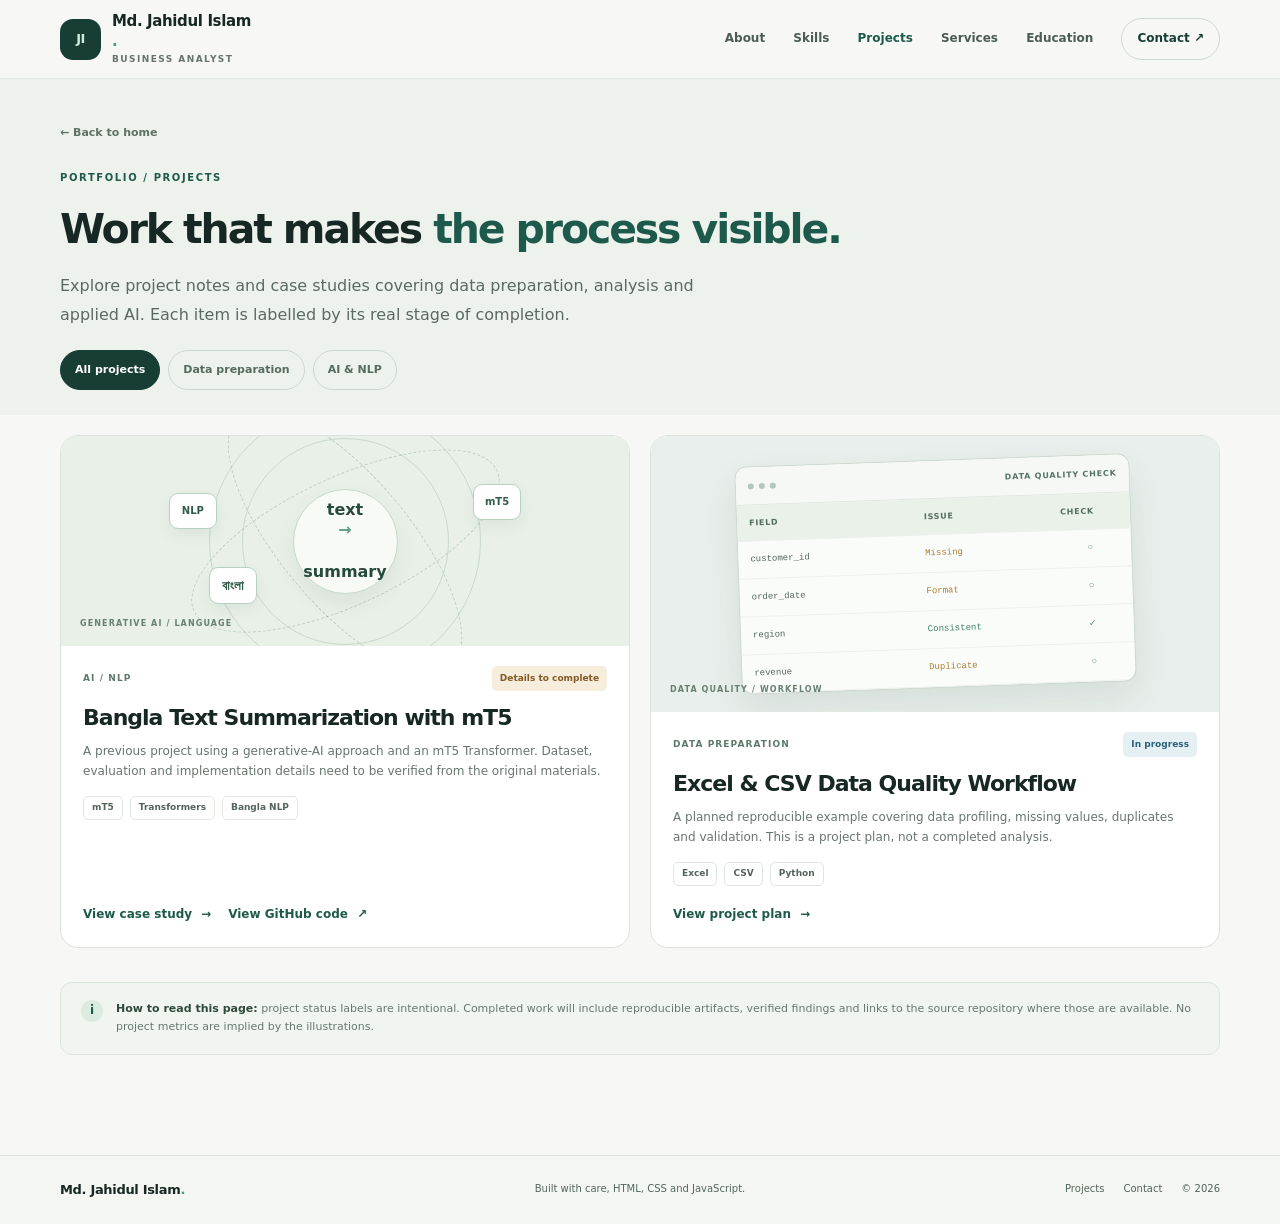
==== projects/index.html @ a286f54f "Deploying a professional Business Analytics portfolio" ====
<!doctype html>
<html lang="en">
<head>
  <meta charset="utf-8"><meta name="viewport" content="width=device-width, initial-scale=1"><meta name="theme-color" content="#f7f8f5">
  <meta name="description" content="Explore business analytics, data preparation, and AI/NLP portfolio projects by Md. Jahidul Islam.">
  <meta property="og:title" content="Projects | Md. Jahidul Islam"><meta property="og:description" content="Project notes, analytical workflows and case studies."><meta property="og:type" content="website">
  <meta property="og:url" content="https://mjahid183e.github.io/">
  <link rel="canonical" href="https://mjahid183e.github.io/">
  <title>Projects | Md. Jahidul Islam</title><link rel="icon" type="image/svg+xml" href="../favicon.svg"><link rel="stylesheet" href="../assets/css/style.css"><script src="../assets/js/main.js" defer></script>
</head>
<body class="projects-index">
  <a class="skip-link" href="#main">Skip to content</a>
  <header class="site-header"><div class="container nav-wrap"><a class="brand" href="../index.html" aria-label="Md. Jahidul Islam home"><span class="brand-mark" aria-hidden="true">JI</span><span class="brand-name">Md. Jahidul Islam<span class="brand-dot">.</span><small>BUSINESS ANALYST</small></span></a><button class="nav-toggle" type="button" aria-expanded="false" aria-controls="primary-nav" data-menu-toggle><span class="sr-only">Toggle navigation</span><span class="menu-lines" aria-hidden="true"></span></button><nav class="site-nav" id="primary-nav" aria-label="Primary navigation" data-menu><a href="../index.html#about">About</a><a href="../index.html#skills">Skills</a><a href="index.html" aria-current="page">Projects</a><a href="../index.html#services">Services</a><a href="../index.html#education">Education</a><a class="nav-contact" href="../index.html#contact">Contact <span aria-hidden="true">↗</span></a></nav></div></header>
  <main id="main">
    <section class="page-hero section-pad"><div class="container"><a class="back-link" href="../index.html">← Back to home</a><p class="eyebrow">PORTFOLIO / PROJECTS</p><h1>Work that makes <span class="text-accent">the process visible.</span></h1><p class="page-lede">Explore project notes and case studies covering data preparation, analysis and applied AI. Each item is labelled by its real stage of completion.</p><div class="filter-row" role="group" aria-label="Filter projects"><button class="filter-button is-active" type="button" data-filter="all" aria-pressed="true">All projects</button><button class="filter-button" type="button" data-filter="data" aria-pressed="false">Data preparation</button><button class="filter-button" type="button" data-filter="ai" aria-pressed="false">AI & NLP</button></div></div></section>
    <section class="section-pad projects-list-section" id="project-results"><div class="container"><div class="project-grid project-grid-list" data-project-list>
      <article class="project-card" data-category="ai"><a class="project-art project-art-nlp" href="bangla-text-summarization.html" aria-label="Open Bangla text summarization case study"><div class="art-orbit orbit-one"></div><div class="art-orbit orbit-two"></div><div class="art-node node-one">NLP</div><div class="art-node node-two">mT5</div><div class="art-node node-three">বাংলা</div><div class="art-center">text<br><span>→</span><br>summary</div><span class="art-caption">GENERATIVE AI / LANGUAGE</span></a><div class="project-card-body"><div class="project-meta"><span class="project-type">AI / NLP</span><span class="project-status status-review">Details to complete</span></div><h2 class="project-title"><a href="bangla-text-summarization.html">Bangla Text Summarization with mT5</a></h2><p>A previous project using a generative-AI approach and an mT5 Transformer. Dataset, evaluation and implementation details need to be verified from the original materials.</p><div class="tag-list"><span>mT5</span><span>Transformers</span><span>Bangla NLP</span></div><div class="project-card-links"><a class="text-link" href="bangla-text-summarization.html">View case study <span aria-hidden="true">→</span></a> <a class="text-link" href="https://github.com/mjahid183e/Bangla-Text-summarization-Model" target="_blank" rel="noopener noreferrer" aria-label="View Bangla Text Summarization source code on GitHub">View GitHub code <span aria-hidden="true">↗</span></a></div></div></article>
      <article class="project-card" data-category="data"><a class="project-art project-art-data" href="excel-csv-data-cleaning.html" aria-label="Open Excel and CSV data quality project plan"><div class="sheet-window"><div class="sheet-head"><span></span><span></span><span></span><i>DATA QUALITY CHECK</i></div><div class="sheet-row sheet-row-head"><span>FIELD</span><span>ISSUE</span><span>CHECK</span></div><div class="sheet-row"><span>customer_id</span><span class="issue">Missing</span><span class="checkmark">○</span></div><div class="sheet-row"><span>order_date</span><span class="issue">Format</span><span class="checkmark">○</span></div><div class="sheet-row"><span>region</span><span class="ok">Consistent</span><span class="checkmark">✓</span></div><div class="sheet-row"><span>revenue</span><span class="issue">Duplicate</span><span class="checkmark">○</span></div></div><span class="art-caption">DATA QUALITY / WORKFLOW</span></a><div class="project-card-body"><div class="project-meta"><span class="project-type">DATA PREPARATION</span><span class="project-status status-progress">In progress</span></div><h2 class="project-title"><a href="excel-csv-data-cleaning.html">Excel & CSV Data Quality Workflow</a></h2><p>A planned reproducible example covering data profiling, missing values, duplicates and validation. This is a project plan, not a completed analysis.</p><div class="tag-list"><span>Excel</span><span>CSV</span><span>Python</span></div><div class="project-card-links"><a class="text-link" href="excel-csv-data-cleaning.html">View project plan <span aria-hidden="true">→</span></a></div></div></article>
    </div><div class="project-note"><span class="note-icon" aria-hidden="true">i</span><p><strong>How to read this page:</strong> project status labels are intentional. Completed work will include reproducible artifacts, verified findings and links to the source repository where those are available. No project metrics are implied by the illustrations.</p></div></div></section>
  </main>
  <footer class="site-footer"><div class="container footer-inner"><a class="footer-brand" href="../index.html">Md. Jahidul Islam<span>.</span></a><p>Built with care, HTML, CSS and JavaScript.</p><div class="footer-right"><a href="index.html">Projects</a><a href="../index.html#contact">Contact</a><span>© <span data-year>2026</span></span></div></div></footer>
</body></html>
---- assets/css/style.css ----
/* Jahidul Islam — Business Analytics Portfolio
   Design system: warm off-white, deep forest/navy, restrained mint accents. */
:root {
  color-scheme: light;
  --paper: #f7f8f5;
  --paper-deep: #edf1ec;
  --surface: #ffffff;
  --ink: #172723;
  --ink-soft: #334640;
  --muted: #66736e;
  --line: #dce3dc;
  --green: #1e5a4b;
  --green-dark: #173d34;
  --mint: #b9dfcf;
  --mint-bright: #ccebdc;
  --lime: #e0e9b2;
  --warning: #835a23;
  --warning-bg: #f6eddc;
  --progress: #2d6178;
  --progress-bg: #e4f0f4;
  --shadow: 0 18px 48px rgba(29, 52, 43, .08);
  --radius-sm: 10px;
  --radius: 18px;
  --radius-lg: 26px;
  --container: 1160px;
  --font: Inter, ui-sans-serif, system-ui, -apple-system, BlinkMacSystemFont, "Segoe UI", sans-serif;
}
* { box-sizing: border-box; }
html { scroll-behavior: smooth; scroll-padding-top: 90px; }
body { margin: 0; background: var(--paper); color: var(--ink); font-family: var(--font); font-size: 16px; line-height: 1.65; -webkit-font-smoothing: antialiased; text-rendering: optimizeLegibility; }
img, svg { max-width: 100%; }
a { color: inherit; text-decoration: none; }
button, input, textarea, select { font: inherit; }
button, a { -webkit-tap-highlight-color: transparent; }
a:focus-visible, button:focus-visible { outline: 3px solid #4d9b84; outline-offset: 4px; border-radius: 4px; }
::selection { color: var(--ink); background: var(--mint-bright); }
.container { width: min(var(--container), calc(100% - 48px)); margin-inline: auto; }
.section-pad { padding-block: 100px; }
.sr-only { position: absolute; width: 1px; height: 1px; padding: 0; margin: -1px; overflow: hidden; clip: rect(0, 0, 0, 0); white-space: nowrap; border: 0; }
.skip-link { position: fixed; z-index: 1000; top: 12px; left: 12px; padding: 10px 14px; transform: translateY(-160%); border-radius: 8px; color: white; background: var(--green-dark); }
.skip-link:focus { transform: translateY(0); }
.site-header { position: sticky; z-index: 100; top: 0; border-bottom: 1px solid rgba(220, 227, 220, .86); background: rgba(247, 248, 245, .92); backdrop-filter: blur(16px); }
.nav-wrap { min-height: 78px; display: flex; align-items: center; justify-content: space-between; gap: 28px; }
.brand { display: inline-flex; align-items: center; gap: 11px; flex-shrink: 0; }
.brand-mark { display: grid; width: 41px; height: 41px; place-items: center; border-radius: 13px; background: var(--green-dark); color: var(--mint-bright); font-size: 13px; font-weight: 800; letter-spacing: -.04em; }
.brand-name { display: flex; flex-direction: column; font-size: 15px; font-weight: 760; line-height: 1.3; letter-spacing: -.025em; }
.brand-dot, .footer-brand span { color: #4a9c83; }
.brand-name small { margin-top: 3px; color: var(--muted); font-size: 9px; font-weight: 750; letter-spacing: .16em; }
.site-nav { display: flex; align-items: center; gap: clamp(15px, 2.2vw, 29px); }
.site-nav > a { color: #4c5b55; font-size: 12px; font-weight: 650; transition: color .18s ease; }
.site-nav > a:hover, .site-nav > a[aria-current="page"] { color: var(--green); }
.site-nav .nav-contact { padding: 10px 15px; border: 1px solid #cbd8cf; border-radius: 999px; color: var(--green-dark); }
.site-nav .nav-contact:hover { background: var(--mint-bright); border-color: var(--mint-bright); }
.nav-toggle { display: none; width: 44px; height: 42px; place-items: center; border: 1px solid var(--line); border-radius: 10px; background: transparent; color: var(--ink); cursor: pointer; }
.menu-lines, .menu-lines::before, .menu-lines::after { display: block; width: 18px; height: 2px; border-radius: 2px; background: currentColor; content: ""; }
.menu-lines { position: relative; }
.menu-lines::before { position: absolute; top: -6px; }
.menu-lines::after { position: absolute; top: 6px; }
.hero { position: relative; overflow: hidden; padding-top: 84px; padding-bottom: 30px; }
.hero::before { position: absolute; top: -250px; left: -180px; width: 620px; height: 620px; border: 1px solid rgba(82, 135, 111, .1); border-radius: 50%; box-shadow: 0 0 0 54px rgba(82, 135, 111, .025), 0 0 0 110px rgba(82, 135, 111, .025); content: ""; pointer-events: none; }
.hero-grid { position: relative; display: grid; grid-template-columns: minmax(0, 1.07fr) minmax(360px, .93fr); align-items: center; gap: clamp(48px, 7vw, 100px); }
.eyebrow { display: flex; align-items: center; gap: 10px; margin: 0 0 21px; color: var(--green); font-size: 10px; font-weight: 800; letter-spacing: .16em; line-height: 1.5; }
.eyebrow-line { width: 26px; height: 1px; background: #66a38d; }
h1, h2, h3, p { margin-top: 0; }
h1, h2, h3 { text-wrap: balance; }
.hero h1 { max-width: 680px; margin-bottom: 23px; font-size: clamp(44px, 5.5vw, 72px); font-weight: 720; letter-spacing: -.065em; line-height: 1.035; }
.text-accent { color: var(--green); }
.text-muted { color: #89958e; }
.hero-lede { max-width: 535px; margin-bottom: 29px; color: #56665f; font-size: clamp(16px, 1.5vw, 18px); line-height: 1.8; }
.hero-actions { display: flex; flex-wrap: wrap; gap: 12px; }
.button { display: inline-flex; min-height: 48px; align-items: center; justify-content: center; gap: 14px; padding: 12px 19px; border: 1px solid transparent; border-radius: 9px; font-size: 12px; font-weight: 750; transition: transform .18s ease, background .18s ease, border-color .18s ease; cursor: pointer; }
.button:hover { transform: translateY(-2px); }
.button-primary { background: var(--green-dark); color: white; }
.button-primary:hover { background: #255f4e; }
.button-secondary { border-color: #ced9d0; background: transparent; color: var(--ink); }
.button-secondary:hover { border-color: #92b5a4; background: #f0f5f0; }
.button-light { background: var(--mint-bright); color: var(--green-dark); }
.button-light:hover { background: #d9f0e4; }
.hero-proof { display: flex; flex-wrap: wrap; gap: 18px; margin-top: 33px; color: #68766f; font-size: 11px; font-weight: 650; }
.hero-proof span { display: inline-flex; align-items: center; gap: 7px; }
.status-dot { width: 6px; height: 6px; border-radius: 50%; background: #559b80; }
.hero-visual { position: relative; min-height: 405px; overflow: hidden; padding: 22px; border: 1px solid #35594d; border-radius: 24px; background: #173d34; color: #f4f8f4; box-shadow: 0 24px 62px rgba(23, 61, 52, .16); }
.hero-visual::before { position: absolute; right: -100px; bottom: -170px; width: 320px; height: 320px; border: 1px solid rgba(185, 223, 207, .15); border-radius: 50%; box-shadow: 0 0 0 36px rgba(185, 223, 207, .035), 0 0 0 76px rgba(185, 223, 207, .035); content: ""; }
.visual-topline, .visual-bottom { position: relative; display: flex; align-items: center; justify-content: space-between; gap: 12px; color: #a2c3b6; font-size: 9px; font-weight: 750; letter-spacing: .12em; }
.visual-live { display: inline-flex; align-items: center; gap: 6px; }
.visual-live span { width: 5px; height: 5px; border-radius: 50%; background: #cbe5a1; }
.visual-title-row { position: relative; display: flex; align-items: end; justify-content: space-between; margin-top: 25px; }
.mini-label { margin-bottom: 9px; color: #a2c3b6; font-size: 9px; font-weight: 750; letter-spacing: .13em; }
.visual-title-row h2 { margin-bottom: 0; color: #f5faf6; font-size: 29px; font-weight: 620; letter-spacing: -.05em; line-height: 1.12; }
.visual-icon { display: grid; width: 38px; height: 38px; place-items: center; border: 1px solid #497365; border-radius: 12px; color: var(--mint-bright); font-size: 20px; }
.chart-card { position: relative; margin-top: 21px; padding: 15px 15px 11px; border: 1px solid #35594d; border-radius: 15px; background: rgba(10, 37, 30, .48); }
.chart-header { display: flex; justify-content: space-between; gap: 10px; color: #e0ece4; font-size: 10px; font-weight: 700; }
.chart-legend { display: inline-flex; align-items: center; gap: 5px; color: #9fb9ac; font-size: 9px; font-weight: 500; }
.chart-legend i { width: 7px; height: 7px; border-radius: 50%; background: #99d3b8; }
.line-chart { display: block; width: 100%; margin-top: 7px; overflow: visible; }
.chart-grid path { stroke: rgba(199, 227, 211, .13); stroke-width: 1; fill: none; }
.chart-area { fill: url(#areaFade); }
.chart-line { fill: none; stroke: #9ed9bc; stroke-width: 2.5; stroke-linecap: round; }
.chart-point { fill: #d9efad; stroke: #173d34; stroke-width: 2; }
.chart-foot { display: flex; justify-content: space-between; gap: 7px; color: #9fb9ac; font-size: 8px; }
.visual-bottom { margin-top: 18px; }
.visual-disclaimer { position: absolute; right: 22px; bottom: 3px; margin: 0; color: #a2c3b6; font-size: 8px; }
.hero-bottom { display: flex; align-items: center; gap: 18px; margin-top: 68px; color: #86928b; font-size: 9px; font-weight: 750; letter-spacing: .14em; }
.hero-bottom-rule { height: 1px; flex: 1; background: #d8e0d8; }
.intro-strip { border-block: 1px solid #e0e6df; background: #eef2ed; }
.intro-strip-inner { display: flex; align-items: center; justify-content: space-between; gap: 25px; padding-block: 21px; }
.intro-strip p { margin: 0; color: #5d6a63; font-size: 13px; }
.intro-strip strong { color: var(--green-dark); }
.strip-mark { color: #4f947c; font-size: 27px; }
.two-column { display: grid; grid-template-columns: .86fr 1.14fr; gap: clamp(45px, 9vw, 130px); }
.section-heading h2, .section-top h2 { margin: 0; font-size: clamp(32px, 4vw, 47px); font-weight: 680; letter-spacing: -.055em; line-height: 1.13; }
/* Personal portrait: a quiet complement to the existing editorial About layout. */
.about-portrait { width: min(100%, 252px); margin: 32px 0 0; overflow: hidden; border: 1px solid var(--line); border-radius: 18px; background: #fff; box-shadow: var(--shadow); }
.about-portrait img { display: block; width: 100%; height: auto; aspect-ratio: 650 / 792; object-fit: cover; object-position: center top; }
.section-body { max-width: 650px; color: #596860; font-size: 14px; }
.section-body p { margin-bottom: 17px; }
.body-lede { color: #263c33; font-size: 19px; line-height: 1.65; }
.text-link { display: inline-flex; align-items: center; gap: 9px; margin-top: 10px; color: var(--green); font-size: 12px; font-weight: 800; }
.text-link span { transition: transform .18s ease; }
.text-link:hover span { transform: translateX(4px); }
.section-tint { background: #eef2ed; }
.section-top { display: flex; align-items: end; justify-content: space-between; gap: 40px; margin-bottom: 42px; }
.section-top .eyebrow { margin-bottom: 17px; }
.section-intro { max-width: 370px; margin: 0; color: #65736b; font-size: 13px; }
.skill-grid { display: grid; grid-template-columns: repeat(4, minmax(0, 1fr)); gap: 14px; }
.skill-card { position: relative; min-height: 255px; padding: 24px 21px 22px; border: 1px solid #dce4dc; border-radius: 16px; background: rgba(255,255,255,.69); transition: transform .2s ease, box-shadow .2s ease; }
.skill-card:hover { transform: translateY(-4px); box-shadow: var(--shadow); }
.skill-index { position: absolute; top: 19px; right: 19px; color: #9aa89f; font-size: 10px; font-weight: 750; }
.skill-icon { display: grid; width: 43px; height: 43px; margin-bottom: 28px; place-items: center; border-radius: 13px; background: #e0eee5; color: var(--green); font-size: 20px; font-weight: 750; }
.skill-card h3 { margin-bottom: 9px; font-size: 16px; font-weight: 730; letter-spacing: -.03em; }
.skill-card p { min-height: 50px; margin-bottom: 15px; color: #6b7770; font-size: 11px; line-height: 1.6; }
.tag-list { display: flex; flex-wrap: wrap; gap: 7px; }
.tag-list span { display: inline-flex; align-items: center; padding: 5px 8px; border: 1px solid #dfe6df; border-radius: 5px; background: rgba(255,255,255,.65); color: #53635a; font-size: 9px; font-weight: 700; line-height: 1.3; }
.small-note { margin: 20px 0 0; color: #758179; font-size: 10px; }
.section-top-link { margin-bottom: 5px; flex-shrink: 0; }
.project-grid { display: grid; grid-template-columns: repeat(2, minmax(0, 1fr)); gap: 23px; }
.project-card { overflow: hidden; border: 1px solid var(--line); border-radius: 18px; background: var(--surface); transition: transform .2s ease, box-shadow .2s ease; }
.project-card:hover { transform: translateY(-4px); box-shadow: var(--shadow); }
.project-art { position: relative; display: flex; min-height: 260px; align-items: center; justify-content: center; overflow: hidden; }
.project-art-nlp { background: #e9f0e8; }
.project-art-nlp::before, .project-art-nlp::after { position: absolute; border: 1px solid rgba(39, 94, 74, .17); border-radius: 50%; content: ""; }
.project-art-nlp::before { width: 270px; height: 270px; }
.project-art-nlp::after { width: 205px; height: 205px; }
.art-orbit { position: absolute; border: 1px dashed rgba(39, 94, 74, .24); border-radius: 50%; }
.orbit-one { width: 335px; height: 128px; transform: rotate(-25deg); }
.orbit-two { width: 330px; height: 130px; transform: rotate(50deg); }
.art-center { z-index: 1; display: grid; width: 105px; height: 105px; align-content: center; justify-content: center; border: 1px solid #c5d9c9; border-radius: 50%; background: #f7faf5; color: #264b3e; font-size: 16px; font-weight: 760; line-height: 1.3; text-align: center; box-shadow: 0 10px 22px rgba(36, 77, 57, .08); }
.art-center span { color: #5e9b82; }
.art-node { position: absolute; z-index: 2; display: grid; min-width: 48px; min-height: 36px; padding: 7px 11px; place-items: center; border: 1px solid #b8d0c0; border-radius: 9px; background: rgba(255,255,255,.92); color: #315c4a; font-size: 10px; font-weight: 800; box-shadow: 0 6px 15px rgba(36,77,57,.07); }
.node-one { top: 27%; left: 19%; }.node-two { top: 23%; right: 19%; }.node-three { bottom: 20%; left: 26%; font-size: 13px; }
.art-caption { position: absolute; bottom: 16px; left: 19px; color: #668170; font-size: 8px; font-weight: 800; letter-spacing: .14em; }
.project-art-data { padding: 24px; background: #e9efec; }
.sheet-window { width: min(92%, 395px); overflow: hidden; border: 1px solid #ccd8d0; border-radius: 12px; background: #fafcf9; box-shadow: 0 16px 35px rgba(36,77,57,.1); transform: rotate(-2deg); }
.sheet-head { display: flex; align-items: center; gap: 5px; padding: 12px; border-bottom: 1px solid #e0e6e0; background: #f5f8f5; }
.sheet-head span { width: 6px; height: 6px; border-radius: 50%; background: #b5c6ba; }
.sheet-head i { margin-left: auto; color: #577365; font-size: 8px; font-style: normal; font-weight: 800; letter-spacing: .1em; }
.sheet-row { display: grid; grid-template-columns: 1.3fr 1fr .45fr; gap: 8px; padding: 11px 12px; border-bottom: 1px solid #edf0ed; color: #54665c; font-family: ui-monospace, SFMono-Regular, Consolas, monospace; font-size: 9px; }
.sheet-row-head { background: #e9f1e9; color: #536e5b; font-family: var(--font); font-size: 8px; font-weight: 800; letter-spacing: .09em; }
.issue { color: #ad7c34; }.ok { color: #3c8265; }.checkmark { color: #548f74; text-align: center; }
.project-card-body { padding: 24px 25px 27px; }
.project-meta { display: flex; flex-wrap: wrap; align-items: center; justify-content: space-between; gap: 9px; margin-bottom: 13px; }
.project-type { color: #5e796b; font-size: 9px; font-weight: 850; letter-spacing: .12em; }
.project-status { display: inline-flex; align-items: center; padding: 5px 8px; border-radius: 5px; font-size: 9px; font-weight: 750; }
.status-review { background: var(--warning-bg); color: var(--warning); }
.status-progress { background: var(--progress-bg); color: var(--progress); }
.project-card h3, .project-title { margin-bottom: 11px; font-size: 22px; font-weight: 730; letter-spacing: -.045em; line-height: 1.25; }
.project-card h3 a:hover, .project-title a:hover { color: var(--green); }
.project-card-body > p { min-height: 68px; margin-bottom: 18px; color: #68756e; font-size: 12px; }
.project-card-body .tag-list { margin-bottom: 9px; }
.section-dark { background: var(--green-dark); color: #f4f8f4; }
.section-dark .eyebrow-light, .eyebrow-light { color: #a6d5bd; }
.section-top-dark .section-intro { color: #b3c8bd; }
.section-dark .section-top h2 { max-width: 600px; color: #f4f8f4; }
.service-grid { border-top: 1px solid #3a5c50; }
.service-card { display: grid; grid-template-columns: 65px 1fr 30px; gap: 22px; padding: 28px 0; border-bottom: 1px solid #3a5c50; }
.service-number { color: #a4c8b6; font-size: 11px; font-weight: 800; }
.service-card h3 { margin-bottom: 6px; color: #f3f8f4; font-size: 20px; letter-spacing: -.035em; }
.service-card p { max-width: 650px; margin-bottom: 13px; color: #bbcdc3; font-size: 12px; }
.service-card ul { display: flex; flex-wrap: wrap; gap: 7px 23px; margin: 0; padding: 0; list-style: none; color: #a9c1b5; font-size: 10px; }
.service-card li::before { margin-right: 7px; color: #a6d5bd; content: "—"; }
.service-arrow { color: #a6d5bd; font-size: 20px; }
.service-foot { display: flex; align-items: center; justify-content: space-between; gap: 24px; margin-top: 30px; }
.service-foot p { max-width: 600px; margin: 0; color: #b6c9bf; font-size: 12px; }
.education-layout { grid-template-columns: .8fr 1.2fr; }
.timeline { border-left: 1px solid #d0dbd2; padding-left: 27px; }
.timeline-item { position: relative; padding: 0 0 38px; }
.timeline-item:last-child { padding-bottom: 0; }
.timeline-marker { position: absolute; top: 3px; left: -33px; width: 11px; height: 11px; border: 3px solid var(--paper); border-radius: 50%; background: #5b9c80; box-shadow: 0 0 0 1px #a6c2b1; }
.timeline-meta { display: flex; flex-wrap: wrap; gap: 10px; justify-content: space-between; margin-bottom: 9px; color: #7a8a80; font-size: 9px; font-weight: 800; letter-spacing: .12em; }
.timeline-item h3 { margin-bottom: 5px; font-size: 20px; letter-spacing: -.04em; }
.timeline-org { margin-bottom: 10px; color: var(--green); font-size: 12px; font-weight: 700; }
.timeline-item > p:not(.timeline-org) { color: #68756d; font-size: 12px; }
.contact-section { padding-block: 85px; background: #254f43; color: #f7faf7; }
.contact-grid { display: grid; grid-template-columns: 1.1fr .9fr; align-items: center; gap: 70px; }
.contact-section h2 { margin-bottom: 20px; font-size: clamp(36px, 4.5vw, 54px); font-weight: 670; letter-spacing: -.06em; line-height: 1.1; }
.contact-lede { max-width: 500px; margin-bottom: 0; color: #c0d3c8; font-size: 14px; }
.contact-panel { padding: 24px; border: 1px solid #557569; border-radius: 16px; background: rgba(19, 56, 45, .32); }
.contact-panel-label { display: block; margin-bottom: 13px; color: #aad6bf; font-size: 9px; font-weight: 850; letter-spacing: .14em; }
.contact-link { display: flex; align-items: center; justify-content: space-between; padding: 13px 0; border-bottom: 1px solid #4c6b5e; color: #f5faf6; font-size: 14px; font-weight: 700; }
.contact-link span { color: #a6d5bd; }
.contact-placeholder { padding-top: 15px; }
.contact-placeholder strong { color: #f3faf4; font-size: 12px; }
.contact-placeholder p { margin: 3px 0 0; color: #b9cdc1; font-size: 10px; }
.site-footer { border-top: 1px solid #dbe3dc; background: #f4f6f2; }
.footer-inner { display: grid; grid-template-columns: minmax(0, 1fr) auto minmax(0, 1fr); min-height: 86px; align-items: center; gap: 24px; }
.footer-brand { font-size: 13px; font-weight: 800; letter-spacing: -.025em; }
.footer-inner > p { margin: 0; color: #819087; font-size: 10px; }
.footer-right { display: flex; align-items: center; justify-self: end; gap: 19px; color: #77857c; font-size: 10px; }
.footer-right a:hover { color: var(--green); }
.page-hero { padding-top: 62px; padding-bottom: 42px; background: #eef2ed; }
.back-link { display: inline-flex; margin-bottom: 28px; color: #5e7165; font-size: 11px; font-weight: 750; }
.back-link:hover { color: var(--green); }
.page-hero h1, .case-hero h1 { max-width: 800px; margin-bottom: 20px; font-size: clamp(42px, 6vw, 70px); font-weight: 690; letter-spacing: -.065em; line-height: 1.04; }
.page-lede { max-width: 690px; margin-bottom: 28px; color: #5b6a61; font-size: 16px; line-height: 1.8; }
.filter-row { display: flex; flex-wrap: wrap; gap: 8px; margin-top: 35px; }
.filter-button { padding: 10px 14px; border: 1px solid #cbd8ce; border-radius: 999px; background: transparent; color: #566a5d; font-size: 11px; font-weight: 750; cursor: pointer; }
.filter-button:hover, .filter-button.is-active { border-color: var(--green-dark); background: var(--green-dark); color: white; }
.projects-list-section { padding-top: 54px; }
.project-grid-list { align-items: start; }
.project-grid-list .project-card[hidden] { display: none; }
.project-note { display: flex; align-items: start; gap: 13px; margin-top: 34px; padding: 17px 20px; border: 1px solid #dae5dc; border-radius: 12px; background: #f0f5f0; }
.note-icon { display: grid; width: 22px; height: 22px; flex-shrink: 0; place-items: center; border-radius: 50%; background: #dcebe0; color: var(--green); font-size: 12px; font-weight: 800; }
.project-note p { margin: 0; color: #69776e; font-size: 11px; }
.project-note strong { color: #2f493a; }
.case-hero { padding-top: 48px; padding-bottom: 60px; background: #eef2ed; }
.case-hero-inner { max-width: 920px; }
.case-hero .project-meta { justify-content: start; gap: 12px; margin-bottom: 18px; }
.case-hero h1 { max-width: 900px; }
.case-hero .page-lede { max-width: 760px; }
.case-art { display: flex; min-height: 210px; align-items: center; justify-content: space-around; gap: 25px; margin-top: 39px; padding: 28px; border: 1px solid #cedcd0; border-radius: 18px; background: linear-gradient(110deg, #e0ebe1, #f8faf6); }
.case-art-copy { color: var(--green-dark); }
.case-art-copy .mini-label { color: #668372; }
.text-sample { font-size: 24px; font-weight: 750; letter-spacing: -.04em; line-height: 1.4; }
.text-sample span { color: #67a78b; }
.case-art-copy > p { margin: 9px 0 0; color: #75877b; font-size: 10px; }
.case-art-model { display: flex; align-items: center; gap: 12px; padding: 14px; border: 1px solid #b9cec0; border-radius: 13px; background: white; color: #5a7564; font-size: 9px; font-weight: 800; letter-spacing: .09em; }
.case-art-model b { display: grid; width: 62px; height: 62px; place-items: center; border-radius: 50%; background: #214c3e; color: #d0ead7; font-size: 16px; letter-spacing: -.04em; }
.case-art-model i { width: 19px; height: 1px; background: #97b7a1; }
.case-layout { display: grid; grid-template-columns: 270px minmax(0, 1fr); align-items: start; gap: 65px; }
.case-sidebar { position: sticky; top: 105px; }
.sidebar-block { padding: 20px 0; border-bottom: 1px solid #dbe3db; }
.sidebar-block:first-child { padding-top: 0; }
.sidebar-label { display: block; margin-bottom: 14px; color: #6e8175; font-size: 9px; font-weight: 850; letter-spacing: .14em; }
.snapshot-list { margin: 0; }
.snapshot-list div { margin-bottom: 14px; }
.snapshot-list dt { margin-bottom: 2px; color: #8a968e; font-size: 10px; }
.snapshot-list dd { margin: 0; color: #3b5144; font-size: 11px; font-weight: 650; line-height: 1.5; overflow-wrap: anywhere; }
.case-content { min-width: 0; }
.case-section { padding-bottom: 33px; margin-bottom: 33px; border-bottom: 1px solid #dfe5de; }
.case-section:last-of-type { margin-bottom: 24px; }
.case-section .eyebrow { margin-bottom: 12px; }
.case-section h2 { margin-bottom: 15px; font-size: 27px; font-weight: 690; letter-spacing: -.045em; line-height: 1.2; }
.case-section p { color: #607067; font-size: 13px; }
.insight-callout { display: flex; gap: 15px; margin-top: 20px; padding: 19px; border-left: 3px solid #67a78b; border-radius: 0 10px 10px 0; background: #edf3ed; }
.callout-mark { color: #3a866b; font-size: 20px; }
.insight-callout p { margin: 0; color: #53675b; font-size: 12px; }
.insight-callout strong { color: #273f33; }
.method-list { display: grid; gap: 20px; margin: 22px 0 0; padding: 0; list-style: none; }
.method-list li { display: grid; grid-template-columns: 34px 1fr; gap: 12px; }
.method-list li > span { display: grid; width: 30px; height: 30px; place-items: center; border: 1px solid #d2e0d5; border-radius: 9px; color: var(--green); font-size: 10px; font-weight: 800; }
.method-list strong { color: #2c4236; font-size: 13px; }
.method-list p { margin: 4px 0 0; font-size: 12px; }
.evidence-grid { display: grid; grid-template-columns: repeat(2, minmax(0, 1fr)); gap: 13px; margin-top: 20px; }
.evidence-grid > div { padding: 16px; border: 1px solid #dfe6df; border-radius: 11px; background: #fbfcfa; }
.evidence-label { display: block; margin-bottom: 7px; color: #809187; font-size: 8px; font-weight: 850; letter-spacing: .12em; }
.evidence-grid strong { display: block; margin-bottom: 5px; color: #2b4a3c; font-size: 13px; }
.evidence-grid p { margin-bottom: 0; font-size: 10px; }
.case-next { padding: 18px 20px; border-radius: 11px; background: #eef3ed; }
.case-next strong { color: #2d4838; font-size: 12px; }
.case-next ul { margin: 10px 0 0; padding-left: 19px; color: #607067; font-size: 11px; }
.case-next li { margin: 5px 0; }
.case-end-links { display: flex; flex-wrap: wrap; gap: 10px; }
.status-banner { display: flex; gap: 13px; margin-bottom: 35px; padding: 18px; border: 1px solid #c7dce5; border-radius: 12px; background: #eef6f8; }
.status-banner-icon { color: #2d6178; font-size: 19px; }
.status-banner p { margin: 0; color: #526e78; font-size: 11px; }
.status-banner strong { color: #254e60; }
.data-workflow { display: grid; grid-template-columns: 1fr auto 1fr auto 1fr; align-items: center; gap: 17px; margin-top: 40px; padding: 23px; border: 1px solid #cedcd0; border-radius: 16px; background: #f8faf6; }
.data-workflow > div { display: grid; gap: 5px; }
.data-workflow > div > span { color: #6c9c83; font-size: 9px; font-weight: 850; }
.data-workflow strong { color: #294b3b; font-size: 15px; }
.data-workflow small { color: #77857b; font-size: 10px; }
.data-workflow > i { color: #76a38a; font-size: 17px; font-style: normal; }
.deliverable-list { display: grid; gap: 10px; margin-top: 20px; }
.deliverable-list > div { display: flex; align-items: start; gap: 13px; padding: 14px; border: 1px solid #e0e7e0; border-radius: 10px; background: #fcfdfb; }
.deliverable-check { display: grid; width: 29px; height: 29px; flex-shrink: 0; place-items: center; border-radius: 8px; background: #e0eee5; color: #3f8063; font-size: 9px; font-weight: 800; }
.deliverable-list p { margin: 0; color: #65746a; font-size: 11px; }
.deliverable-list strong { color: #344b3b; }
.not-found { display: flex; min-height: 100vh; flex-direction: column; align-items: start; justify-content: center; width: min(700px, calc(100% - 48px)); margin-inline: auto; padding-block: 65px; }
.not-found-mark { margin-bottom: 32px; color: #b7d3c2; font-size: clamp(90px, 20vw, 170px); font-weight: 800; letter-spacing: -.1em; line-height: .8; }
.not-found h1 { max-width: 600px; margin-bottom: 15px; font-size: clamp(34px, 6vw, 52px); letter-spacing: -.06em; line-height: 1.1; }
.not-found > p:not(.eyebrow) { margin-bottom: 24px; color: #66756c; }
@media (max-width: 980px) {
  .site-nav { gap: 15px; }
  .site-nav > a { font-size: 11px; }
  .hero-grid { grid-template-columns: minmax(0, 1fr) minmax(330px, .9fr); gap: 35px; }
  .hero-visual { min-height: 390px; padding: 18px; }
  .visual-title-row h2 { font-size: 26px; }
  .skill-grid { grid-template-columns: repeat(2, minmax(0, 1fr)); }
  .skill-card { min-height: 220px; }
  .case-layout { grid-template-columns: 220px minmax(0, 1fr); gap: 36px; }
}
@media (max-width: 900px) {
  html { scroll-padding-top: 76px; }
  .container { width: min(var(--container), calc(100% - 36px)); }
  .section-pad { padding-block: 72px; }
  .nav-wrap { min-height: 70px; }
  .nav-toggle { display: grid; }
  .site-nav { position: absolute; top: calc(100% + 1px); right: 0; left: 0; display: none; align-items: stretch; gap: 0; padding: 9px 18px 17px; border-bottom: 1px solid var(--line); background: var(--paper); box-shadow: 0 16px 22px rgba(20, 48, 35, .06); }
  .site-nav.is-open { display: flex; flex-direction: column; }
  .site-nav > a { padding: 12px 5px; border-bottom: 1px solid #e5ebe4; font-size: 13px; }
  .site-nav .nav-contact { align-self: flex-start; margin-top: 12px; padding: 9px 14px; border: 1px solid #cbd8cf; }
  .hero { padding-top: 62px; }
  .hero-grid { grid-template-columns: 1fr; gap: 43px; }
  .hero h1 { max-width: 600px; font-size: clamp(43px, 10vw, 66px); }
  .hero-lede { font-size: 16px; }
  .hero-visual { width: 100%; max-width: 520px; min-height: 395px; justify-self: center; }
  .hero-bottom { margin-top: 42px; font-size: 8px; }
  .intro-strip-inner { padding-block: 19px; }
  .intro-strip p { font-size: 12px; }
  .two-column, .education-layout { grid-template-columns: 1fr; gap: 27px; }
  .section-top { align-items: start; flex-direction: column; gap: 18px; margin-bottom: 30px; }
  .section-intro { max-width: 520px; }
  .skill-grid { gap: 11px; }
  .skill-card { padding: 19px 17px; }
  .skill-icon { margin-bottom: 23px; }
  .skill-card h3 { font-size: 15px; }
  .project-grid { grid-template-columns: 1fr; }
  .project-art { min-height: 240px; }
  .project-card-body > p { min-height: unset; }
  .service-card { grid-template-columns: 35px 1fr 18px; gap: 13px; padding: 24px 0; }
  .service-card h3 { font-size: 18px; }
  .service-card ul { display: grid; gap: 5px; }
  .service-foot { align-items: start; flex-direction: column; }
  .contact-grid { grid-template-columns: 1fr; gap: 32px; }
  .contact-section { padding-block: 70px; }
  .footer-inner { display: flex; flex-wrap: wrap; gap: 8px 15px; padding-block: 22px; }
  .footer-inner > p { order: 3; width: 100%; text-align: center; }
  .footer-right { margin-left: auto; gap: 13px; }
  .page-hero { padding-top: 42px; padding-bottom: 35px; }
  .page-hero h1, .case-hero h1 { font-size: clamp(40px, 10vw, 62px); }
  .case-hero { padding-top: 36px; padding-bottom: 42px; }
  .case-layout { grid-template-columns: 1fr; gap: 25px; }
  .case-sidebar { position: static; display: grid; grid-template-columns: repeat(2, minmax(0, 1fr)); gap: 20px; }
  .sidebar-block { border-bottom: 0; }
  .sidebar-block:first-child { padding-top: 0; }
  .case-art { min-height: 190px; gap: 12px; padding: 20px; }
  .case-art-model { gap: 7px; padding: 9px; }
  .case-art-model b { width: 48px; height: 48px; font-size: 14px; }
  .case-art-model i { width: 10px; }
  .case-art-model > span { font-size: 7px; }
}
@media (max-width: 480px) {
  .container { width: calc(100% - 30px); }
  .hero { padding-top: 48px; }
  .hero h1 { font-size: 43px; }
  .hero-proof { gap: 9px 14px; }
  .hero-visual { min-height: 370px; padding: 16px; border-radius: 19px; }
  .visual-title-row h2 { font-size: 25px; }
  .chart-card { padding: 12px 10px 9px; }
  .chart-foot { font-size: 7px; }
  .hero-bottom { gap: 9px; letter-spacing: .08em; }
  .hero-bottom span:first-child { max-width: 115px; }
  .intro-strip-inner { gap: 14px; }
  .section-heading h2, .section-top h2 { font-size: 34px; }
  .about-portrait { width: min(100%, 205px); margin-top: 26px; }
  .skill-grid { grid-template-columns: 1fr; }
  .skill-card { min-height: unset; }
  .skill-card p { min-height: unset; }
  .project-art { min-height: 220px; }
  .project-card-body { padding: 21px 19px 23px; }
  .project-card h3, .project-title { font-size: 20px; }
  .timeline { padding-left: 22px; }
  .timeline-marker { left: -28px; }
  .footer-right { gap: 10px; font-size: 9px; }
  .case-sidebar { grid-template-columns: 1fr; gap: 0; }
  .case-art { align-items: start; flex-direction: column; }
  .case-art-model { align-self: center; }
  .evidence-grid { grid-template-columns: 1fr; }
  .data-workflow { grid-template-columns: 1fr; gap: 10px; padding: 18px; }
  .data-workflow > i { transform: rotate(90deg); justify-self: start; }
  .data-workflow > div { grid-template-columns: 25px 1fr; align-items: baseline; }
  .data-workflow small { grid-column: 2; }
}
@media (prefers-reduced-motion: reduce) {
  *, *::before, *::after { scroll-behavior: auto !important; animation-duration: .01ms !important; animation-iteration-count: 1 !important; transition-duration: .01ms !important; }
}


/* Narrow-phone navigation: prevent the brand and menu button from competing for space. */
@media (max-width: 480px) {
  .nav-wrap { gap: 12px; }
  .brand { min-width: 0; }
  .brand-mark { flex-shrink: 0; }
  .brand-name { font-size: 13px; }
  .nav-toggle { flex-shrink: 0; }
}

/* Requested visual refinements (2026-10): retain established palette, typography and animations. */
.hero { padding-top: 56px; }
.hero h1 { max-width: 680px; font-size: clamp(2.5rem, 3.8vw, 3rem); letter-spacing: -.055em; line-height: 1.09; }
/* Tighten only the requested early homepage sections; Education and Contact are unchanged. */
#about, #skills, #featured-work, #services { padding-top: 67px; }
.about-portrait { width: min(100%, 270px); margin-top: 25px; }
.about-portrait img { aspect-ratio: 650 / 792; object-fit: cover; object-position: center top; }
.strip-mark { font-family: Georgia, 'Times New Roman', serif; font-size: 27px; font-weight: 600; }
.skill-icon { font-family: var(--font); }
.site-footer .footer-inner { min-height: 68px; }
.site-footer .footer-inner > p { color: #52665a; }
.site-footer .footer-right { color: #52665a; }
/* Projects index only: shorter heading and compact, aligned project cards. */
.projects-index .page-hero { padding-top: 39px; padding-bottom: 25px; }
.projects-index .page-hero h1 { max-width: none; font-size: clamp(2rem, 3.2vw, 2.65rem); white-space: nowrap; line-height: 1.13; letter-spacing: -.051em; }
.projects-index .page-lede { margin-bottom: 14px; }
.projects-index .filter-row { margin-top: 20px; }
.projects-index .projects-list-section { padding-top: 20px; scroll-margin-top: 85px; }
.projects-index .project-grid-list { align-items: stretch; gap: 20px; }
.projects-index .project-grid-list .project-card { display: flex; min-width: 0; flex-direction: column; }
.projects-index .project-grid-list .project-art { min-height: 210px; }
.projects-index .project-grid-list .project-card-body { display: flex; flex: 1; flex-direction: column; padding: 20px 22px 23px; }
.projects-index .project-grid-list .project-card-body > p { min-height: 0; margin-bottom: 14px; }
.projects-index .project-grid-list .project-card-body .tag-list { margin-bottom: 12px; }
.projects-index .project-card-links { display: flex; flex-wrap: wrap; gap: 4px 17px; align-items: center; margin-top: auto; }
.projects-index .project-card-links .text-link { margin-top: 7px; }
.projects-index .project-grid-list .project-card { scroll-margin-top: 100px; }
@media (max-width: 900px) {
  .hero { padding-top: 49px; }
  #about, #skills, #featured-work, #services { padding-top: 51px; }
  .projects-index .page-hero { padding-top: 36px; padding-bottom: 25px; }
  .projects-index .page-hero h1 { white-space: normal; font-size: clamp(2rem, 5.6vw, 2.65rem); }
  .projects-index .projects-list-section { padding-top: 18px; }
  .projects-index .project-grid-list { gap: 18px; }
  .site-footer .footer-inner { padding-block: 14px; }
}
@media (max-width: 480px) {
  .hero { padding-top: 38px; }
  .hero h1 { font-size: clamp(2.25rem, 9.2vw, 2.5rem); }
  #about, #skills, #featured-work, #services { padding-top: 43px; }
  .about-portrait { width: min(100%, 228px); margin-top: 22px; }
  .projects-index .page-hero h1 { font-size: clamp(1.85rem, 8vw, 2.2rem); }
  .projects-index .project-grid-list .project-art { min-height: 200px; }
  .projects-index .project-grid-list .project-card-body { padding: 19px; }
}
/* Hidden filtered cards must override the equal-height flex layout. */
.projects-index .project-grid-list .project-card[hidden] { display: none; }
/* Keep the two existing project cards visually equal when stacked. */
@media (min-width: 481px) and (max-width: 900px) {
  .projects-index .project-grid-list .project-card { min-height: 515px; }
}
@media (max-width: 480px) {
  .projects-index .project-grid-list .project-card { min-height: 525px; }
}
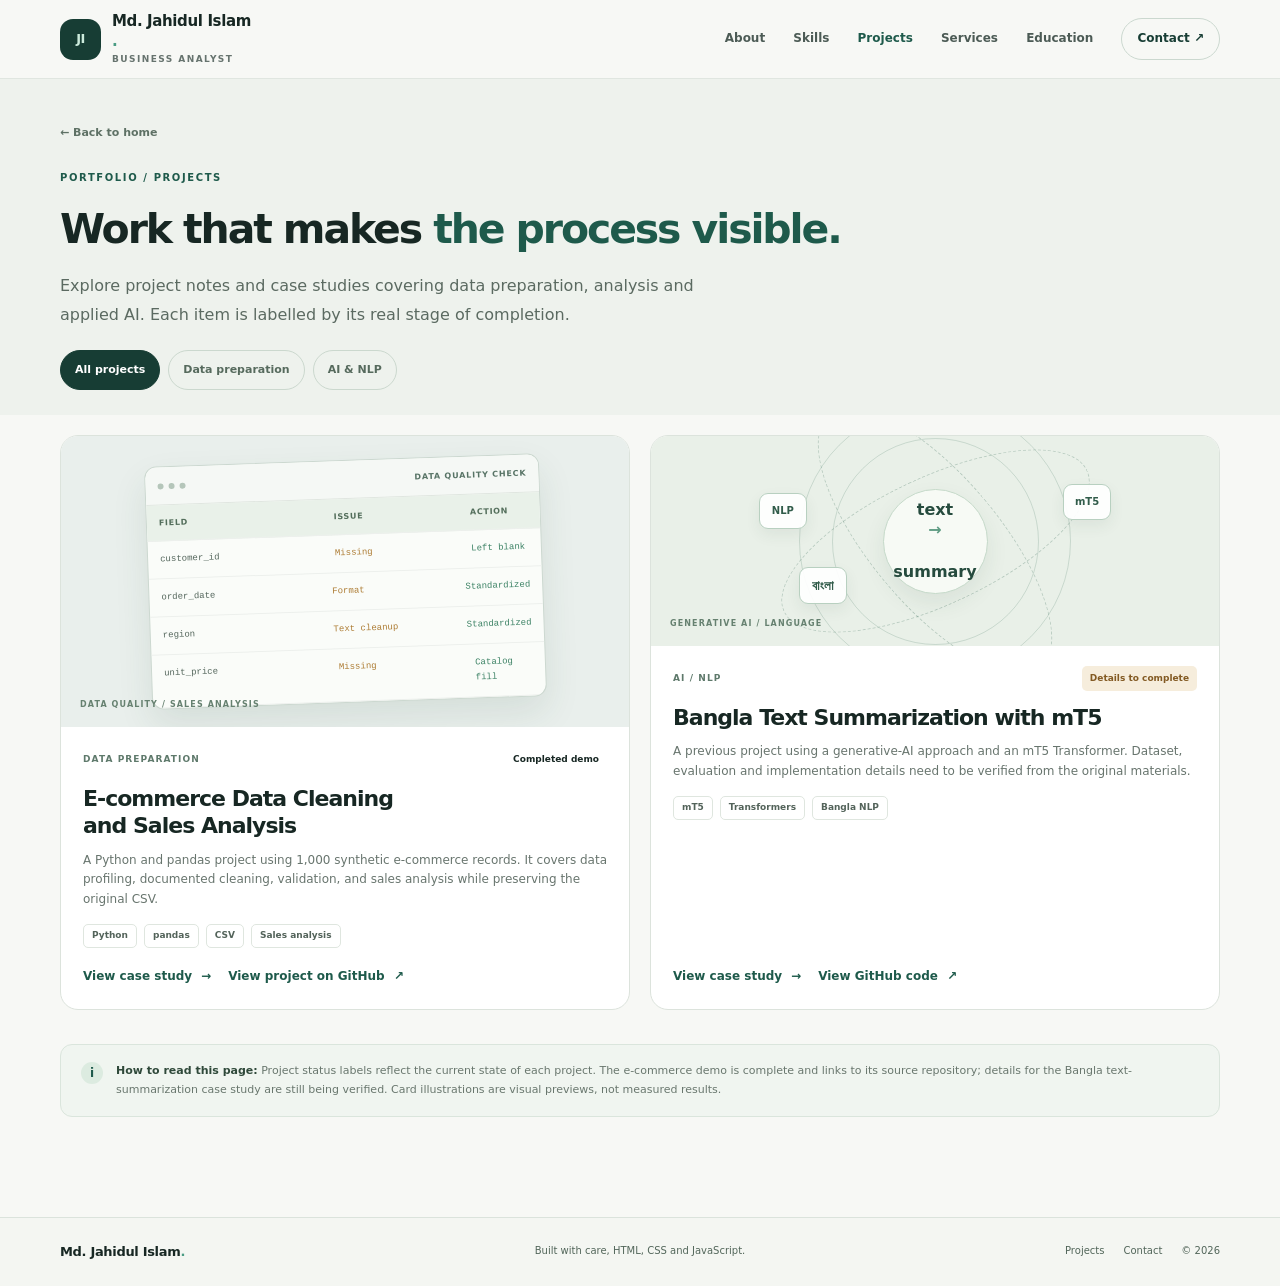
==== commit a3530dba: "Update E-commerce data cleaning and Sales analysis project" ====
--- a/projects/index.html
+++ b/projects/index.html
@@ -1,22 +1,135 @@
 <!doctype html>
 <html lang="en">
+
 <head>
-  <meta charset="utf-8"><meta name="viewport" content="width=device-width, initial-scale=1"><meta name="theme-color" content="#f7f8f5">
-  <meta name="description" content="Explore business analytics, data preparation, and AI/NLP portfolio projects by Md. Jahidul Islam.">
-  <meta property="og:title" content="Projects | Md. Jahidul Islam"><meta property="og:description" content="Project notes, analytical workflows and case studies."><meta property="og:type" content="website">
-  <meta property="og:url" content="https://mjahid183e.github.io/">
-  <link rel="canonical" href="https://mjahid183e.github.io/">
-  <title>Projects | Md. Jahidul Islam</title><link rel="icon" type="image/svg+xml" href="../favicon.svg"><link rel="stylesheet" href="../assets/css/style.css"><script src="../assets/js/main.js" defer></script>
+  <meta charset="utf-8">
+  <meta name="viewport" content="width=device-width, initial-scale=1">
+  <meta name="theme-color" content="#f7f8f5">
+  <meta name="description"
+    content="Explore business analytics, data preparation, and AI/NLP portfolio projects by Md. Jahidul Islam.">
+  <meta property="og:title" content="Projects | Md. Jahidul Islam">
+  <meta property="og:description" content="Project notes, analytical workflows and case studies.">
+  <meta property="og:type" content="website">
+  <meta property="og:url" content="https://mjahid183e.github.io/projects/">
+  <link rel="canonical" href="https://mjahid183e.github.io/projects/">
+  <title>Projects | Md. Jahidul Islam</title>
+  <link rel="icon" type="image/svg+xml" href="../favicon.svg">
+  <link rel="stylesheet" href="../assets/css/style.css">
+  <script src="../assets/js/main.js" defer></script>
 </head>
+
 <body class="projects-index">
   <a class="skip-link" href="#main">Skip to content</a>
-  <header class="site-header"><div class="container nav-wrap"><a class="brand" href="../index.html" aria-label="Md. Jahidul Islam home"><span class="brand-mark" aria-hidden="true">JI</span><span class="brand-name">Md. Jahidul Islam<span class="brand-dot">.</span><small>BUSINESS ANALYST</small></span></a><button class="nav-toggle" type="button" aria-expanded="false" aria-controls="primary-nav" data-menu-toggle><span class="sr-only">Toggle navigation</span><span class="menu-lines" aria-hidden="true"></span></button><nav class="site-nav" id="primary-nav" aria-label="Primary navigation" data-menu><a href="../index.html#about">About</a><a href="../index.html#skills">Skills</a><a href="index.html" aria-current="page">Projects</a><a href="../index.html#services">Services</a><a href="../index.html#education">Education</a><a class="nav-contact" href="../index.html#contact">Contact <span aria-hidden="true">↗</span></a></nav></div></header>
+  <header class="site-header">
+    <div class="container nav-wrap"><a class="brand" href="../index.html" aria-label="Md. Jahidul Islam home"><span
+          class="brand-mark" aria-hidden="true">JI</span><span class="brand-name">Md. Jahidul Islam<span
+            class="brand-dot">.</span><small>BUSINESS ANALYST</small></span></a><button class="nav-toggle" type="button"
+        aria-expanded="false" aria-controls="primary-nav" data-menu-toggle><span class="sr-only">Toggle
+          navigation</span><span class="menu-lines" aria-hidden="true"></span></button>
+      <nav class="site-nav" id="primary-nav" aria-label="Primary navigation" data-menu><a
+          href="../index.html#about">About</a><a href="../index.html#skills">Skills</a><a href="index.html"
+          aria-current="page">Projects</a><a href="../index.html#services">Services</a><a
+          href="../index.html#education">Education</a><a class="nav-contact" href="../index.html#contact">Contact <span
+            aria-hidden="true">↗</span></a></nav>
+    </div>
+  </header>
   <main id="main">
-    <section class="page-hero section-pad"><div class="container"><a class="back-link" href="../index.html">← Back to home</a><p class="eyebrow">PORTFOLIO / PROJECTS</p><h1>Work that makes <span class="text-accent">the process visible.</span></h1><p class="page-lede">Explore project notes and case studies covering data preparation, analysis and applied AI. Each item is labelled by its real stage of completion.</p><div class="filter-row" role="group" aria-label="Filter projects"><button class="filter-button is-active" type="button" data-filter="all" aria-pressed="true">All projects</button><button class="filter-button" type="button" data-filter="data" aria-pressed="false">Data preparation</button><button class="filter-button" type="button" data-filter="ai" aria-pressed="false">AI & NLP</button></div></div></section>
-    <section class="section-pad projects-list-section" id="project-results"><div class="container"><div class="project-grid project-grid-list" data-project-list>
-      <article class="project-card" data-category="ai"><a class="project-art project-art-nlp" href="bangla-text-summarization.html" aria-label="Open Bangla text summarization case study"><div class="art-orbit orbit-one"></div><div class="art-orbit orbit-two"></div><div class="art-node node-one">NLP</div><div class="art-node node-two">mT5</div><div class="art-node node-three">বাংলা</div><div class="art-center">text<br><span>→</span><br>summary</div><span class="art-caption">GENERATIVE AI / LANGUAGE</span></a><div class="project-card-body"><div class="project-meta"><span class="project-type">AI / NLP</span><span class="project-status status-review">Details to complete</span></div><h2 class="project-title"><a href="bangla-text-summarization.html">Bangla Text Summarization with mT5</a></h2><p>A previous project using a generative-AI approach and an mT5 Transformer. Dataset, evaluation and implementation details need to be verified from the original materials.</p><div class="tag-list"><span>mT5</span><span>Transformers</span><span>Bangla NLP</span></div><div class="project-card-links"><a class="text-link" href="bangla-text-summarization.html">View case study <span aria-hidden="true">→</span></a> <a class="text-link" href="https://github.com/mjahid183e/Bangla-Text-summarization-Model" target="_blank" rel="noopener noreferrer" aria-label="View Bangla Text Summarization source code on GitHub">View GitHub code <span aria-hidden="true">↗</span></a></div></div></article>
-      <article class="project-card" data-category="data"><a class="project-art project-art-data" href="excel-csv-data-cleaning.html" aria-label="Open Excel and CSV data quality project plan"><div class="sheet-window"><div class="sheet-head"><span></span><span></span><span></span><i>DATA QUALITY CHECK</i></div><div class="sheet-row sheet-row-head"><span>FIELD</span><span>ISSUE</span><span>CHECK</span></div><div class="sheet-row"><span>customer_id</span><span class="issue">Missing</span><span class="checkmark">○</span></div><div class="sheet-row"><span>order_date</span><span class="issue">Format</span><span class="checkmark">○</span></div><div class="sheet-row"><span>region</span><span class="ok">Consistent</span><span class="checkmark">✓</span></div><div class="sheet-row"><span>revenue</span><span class="issue">Duplicate</span><span class="checkmark">○</span></div></div><span class="art-caption">DATA QUALITY / WORKFLOW</span></a><div class="project-card-body"><div class="project-meta"><span class="project-type">DATA PREPARATION</span><span class="project-status status-progress">In progress</span></div><h2 class="project-title"><a href="excel-csv-data-cleaning.html">Excel & CSV Data Quality Workflow</a></h2><p>A planned reproducible example covering data profiling, missing values, duplicates and validation. This is a project plan, not a completed analysis.</p><div class="tag-list"><span>Excel</span><span>CSV</span><span>Python</span></div><div class="project-card-links"><a class="text-link" href="excel-csv-data-cleaning.html">View project plan <span aria-hidden="true">→</span></a></div></div></article>
-    </div><div class="project-note"><span class="note-icon" aria-hidden="true">i</span><p><strong>How to read this page:</strong> project status labels are intentional. Completed work will include reproducible artifacts, verified findings and links to the source repository where those are available. No project metrics are implied by the illustrations.</p></div></div></section>
+    <section class="page-hero section-pad">
+      <div class="container"><a class="back-link" href="../index.html">← Back to home</a>
+        <p class="eyebrow">PORTFOLIO / PROJECTS</p>
+        <h1>Work that makes <span class="text-accent">the process visible.</span></h1>
+        <p class="page-lede">Explore project notes and case studies covering data preparation, analysis and applied AI.
+          Each item is labelled by its real stage of completion.</p>
+        <div class="filter-row" role="group" aria-label="Filter projects"><button class="filter-button is-active"
+            type="button" data-filter="all" aria-pressed="true">All projects</button><button class="filter-button"
+            type="button" data-filter="data" aria-pressed="false">Data preparation</button><button class="filter-button"
+            type="button" data-filter="ai" aria-pressed="false">AI & NLP</button></div>
+      </div>
+    </section>
+    <section class="section-pad projects-list-section" id="project-results">
+      <div class="container">
+        <div class="project-grid project-grid-list" data-project-list>
+          <article class="project-card" data-category="data">
+            <a class="project-art project-art-data" href="excel-csv-data-cleaning.html"
+              aria-label="Open the e-commerce data cleaning and sales analysis case study">
+              <div class="sheet-window">
+                <div class="sheet-head"><span></span><span></span><span></span><i>DATA QUALITY CHECK</i></div>
+                <div class="sheet-row sheet-row-head"><span>FIELD</span><span>ISSUE</span><span>ACTION</span></div>
+                <div class="sheet-row"><span>customer_id</span><span class="issue">Missing</span><span class="ok">Left
+                    blank</span></div>
+                <div class="sheet-row"><span>order_date</span><span class="issue">Format</span><span
+                    class="ok">Standardized</span></div>
+                <div class="sheet-row"><span>region</span><span class="issue">Text cleanup</span><span
+                    class="ok">Standardized</span></div>
+                <div class="sheet-row"><span>unit_price</span><span class="issue">Missing</span><span class="ok">Catalog
+                    fill</span></div>
+              </div>
+              <span class="art-caption">DATA QUALITY / SALES ANALYSIS</span>
+            </a>
+            <div class="project-card-body">
+              <div class="project-meta">
+                <span class="project-type">DATA PREPARATION</span>
+                <span class="project-status">Completed demo</span>
+              </div>
+              <h2 class="project-title">
+                <a href="excel-csv-data-cleaning.html">E-commerce Data Cleaning and Sales Analysis</a>
+              </h2>
+              <p>A Python and pandas project using 1,000 synthetic e-commerce records. It covers data profiling,
+                documented
+                cleaning, validation, and sales analysis while preserving the original CSV.</p>
+              <div class="tag-list"><span>Python</span><span>pandas</span><span>CSV</span><span>Sales analysis</span>
+              </div>
+              <div class="project-card-links">
+                <a class="text-link" href="excel-csv-data-cleaning.html">View case study
+                  <span aria-hidden="true">→</span></a>
+                <a class="text-link" href="https://github.com/mjahid183e/ecommerce-data-cleaning-demo" target="_blank"
+                  rel="noopener noreferrer">View project on GitHub
+                  <span aria-hidden="true">↗</span></a>
+              </div>
+            </div>
+          </article>
+          <article class="project-card" data-category="ai"><a class="project-art project-art-nlp"
+              href="bangla-text-summarization.html" aria-label="Open Bangla text summarization case study">
+              <div class="art-orbit orbit-one"></div>
+              <div class="art-orbit orbit-two"></div>
+              <div class="art-node node-one">NLP</div>
+              <div class="art-node node-two">mT5</div>
+              <div class="art-node node-three">বাংলা</div>
+              <div class="art-center">text<br><span>→</span><br>summary</div><span class="art-caption">GENERATIVE AI /
+                LANGUAGE</span>
+            </a>
+            <div class="project-card-body">
+              <div class="project-meta"><span class="project-type">AI / NLP</span><span
+                  class="project-status status-review">Details to complete</span></div>
+              <h2 class="project-title"><a href="bangla-text-summarization.html">Bangla Text Summarization with mT5</a>
+              </h2>
+              <p>A previous project using a generative-AI approach and an mT5 Transformer. Dataset, evaluation and
+                implementation details need to be verified from the original materials.</p>
+              <div class="tag-list"><span>mT5</span><span>Transformers</span><span>Bangla NLP</span></div>
+              <div class="project-card-links"><a class="text-link" href="bangla-text-summarization.html">View case study
+                  <span aria-hidden="true">→</span></a> <a class="text-link"
+                  href="https://github.com/mjahid183e/Bangla-Text-summarization-Model" target="_blank"
+                  rel="noopener noreferrer" aria-label="View Bangla Text Summarization source code on GitHub">View
+                  GitHub code <span aria-hidden="true">↗</span></a></div>
+            </div>
+          </article>
+        </div>
+        <div class="project-note"><span class="note-icon" aria-hidden="true">i</span>
+          <p><strong>How to read this page:</strong> Project status labels reflect the current state of each project.
+            The e-commerce demo is complete and links to its source repository; details for the Bangla
+            text-summarization case study are still being verified. Card illustrations are visual previews, not measured
+            results.</p>
+        </div>
+      </div>
+    </section>
   </main>
-  <footer class="site-footer"><div class="container footer-inner"><a class="footer-brand" href="../index.html">Md. Jahidul Islam<span>.</span></a><p>Built with care, HTML, CSS and JavaScript.</p><div class="footer-right"><a href="index.html">Projects</a><a href="../index.html#contact">Contact</a><span>© <span data-year>2026</span></span></div></div></footer>
-</body></html>
+  <footer class="site-footer">
+    <div class="container footer-inner"><a class="footer-brand" href="../index.html">Md. Jahidul Islam<span>.</span></a>
+      <p>Built with care, HTML, CSS and JavaScript.</p>
+      <div class="footer-right"><a href="index.html">Projects</a><a href="../index.html#contact">Contact</a><span>©
+          <span data-year>2026</span></span></div>
+    </div>
+  </footer>
+</body>
+
+</html>
--- a/assets/css/style.css
+++ b/assets/css/style.css
@@ -449,3 +449,72 @@
 @media (max-width: 480px) {
   .projects-index .project-grid-list .project-card { min-height: 525px; }
 }
+
+.status-banner {
+    align-items: center;
+}
+
+.status-banner-icon {
+    display: inline-flex;
+    align-items: center;
+    justify-content: center;
+    line-height: 1;
+}
+
+.status-banner-icon svg {
+    display: block;
+    width: 1.25rem;
+    height: 1.25rem;
+    fill: none;
+    stroke: currentColor;
+    stroke-width: 2;
+    stroke-linecap: round;
+    stroke-linejoin: round;
+}
+
+.status-banner p {
+    margin: 0;
+}
+
+.data-workflow {
+    display: grid;
+    grid-template-columns: minmax(0, 1fr) 2rem minmax(0, 1fr) 2rem minmax(0, 1fr) 2rem minmax(0, 1fr);
+    align-items: center;
+    column-gap: 0;
+}
+
+.data-workflow > div {
+    min-width: 0;
+    display: flex;
+    flex-direction: column;
+    align-items: center;
+    text-align: center;
+}
+
+.data-workflow > i {
+    width: 2rem;
+    display: grid;
+    place-items: center;
+    justify-self: center;
+    padding: 0;
+    background: transparent;
+}
+
+.data-workflow > i:hover {
+    background: transparent;
+}
+
+@media (max-width: 850px) {
+    .data-workflow {
+        grid-template-columns: 1fr;
+        row-gap: 0.65rem;
+    }
+
+    .data-workflow > i {
+        display: none;
+    }
+}
+
+.case-details-section {
+    padding-bottom: 2.5rem;
+}
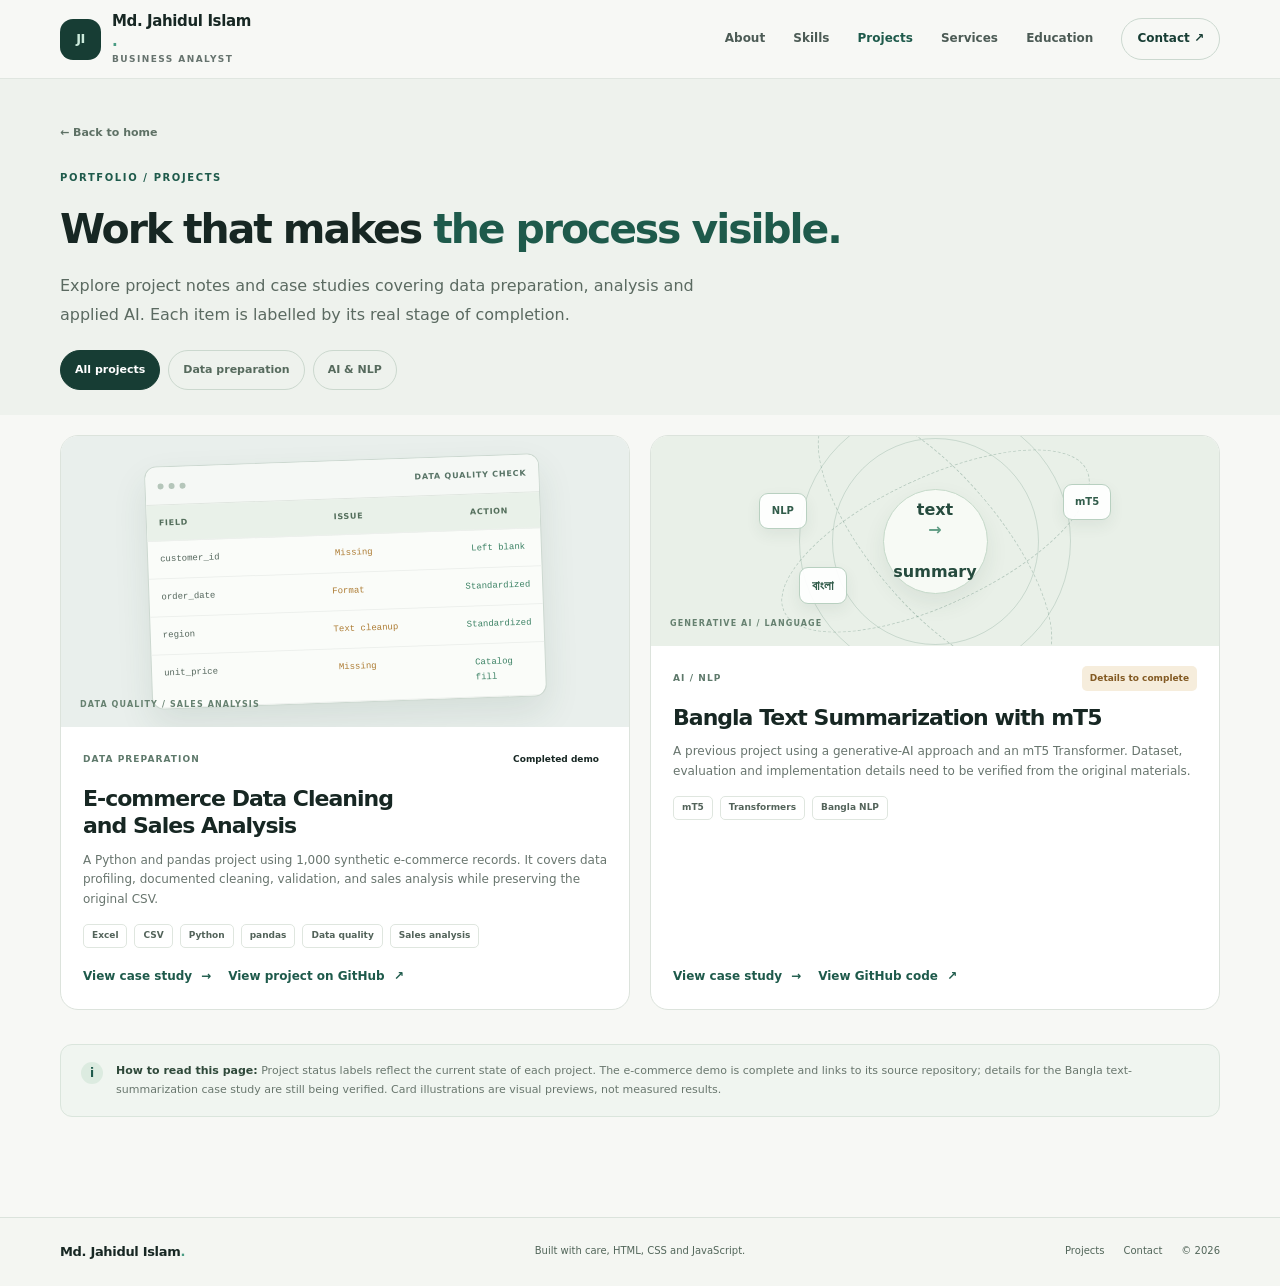
==== commit e8565f80: "Update E-commerce data cleaning and Sales analysis project" ====
--- a/projects/index.html
+++ b/projects/index.html
@@ -77,7 +77,7 @@
               <p>A Python and pandas project using 1,000 synthetic e-commerce records. It covers data profiling,
                 documented
                 cleaning, validation, and sales analysis while preserving the original CSV.</p>
-              <div class="tag-list"><span>Python</span><span>pandas</span><span>CSV</span><span>Sales analysis</span>
+              <div class="tag-list"><span>Excel</span><span>CSV</span><span>Python</span><span>pandas</span><span>Data quality</span><span>Sales analysis</span>
               </div>
               <div class="project-card-links">
                 <a class="text-link" href="excel-csv-data-cleaning.html">View case study
